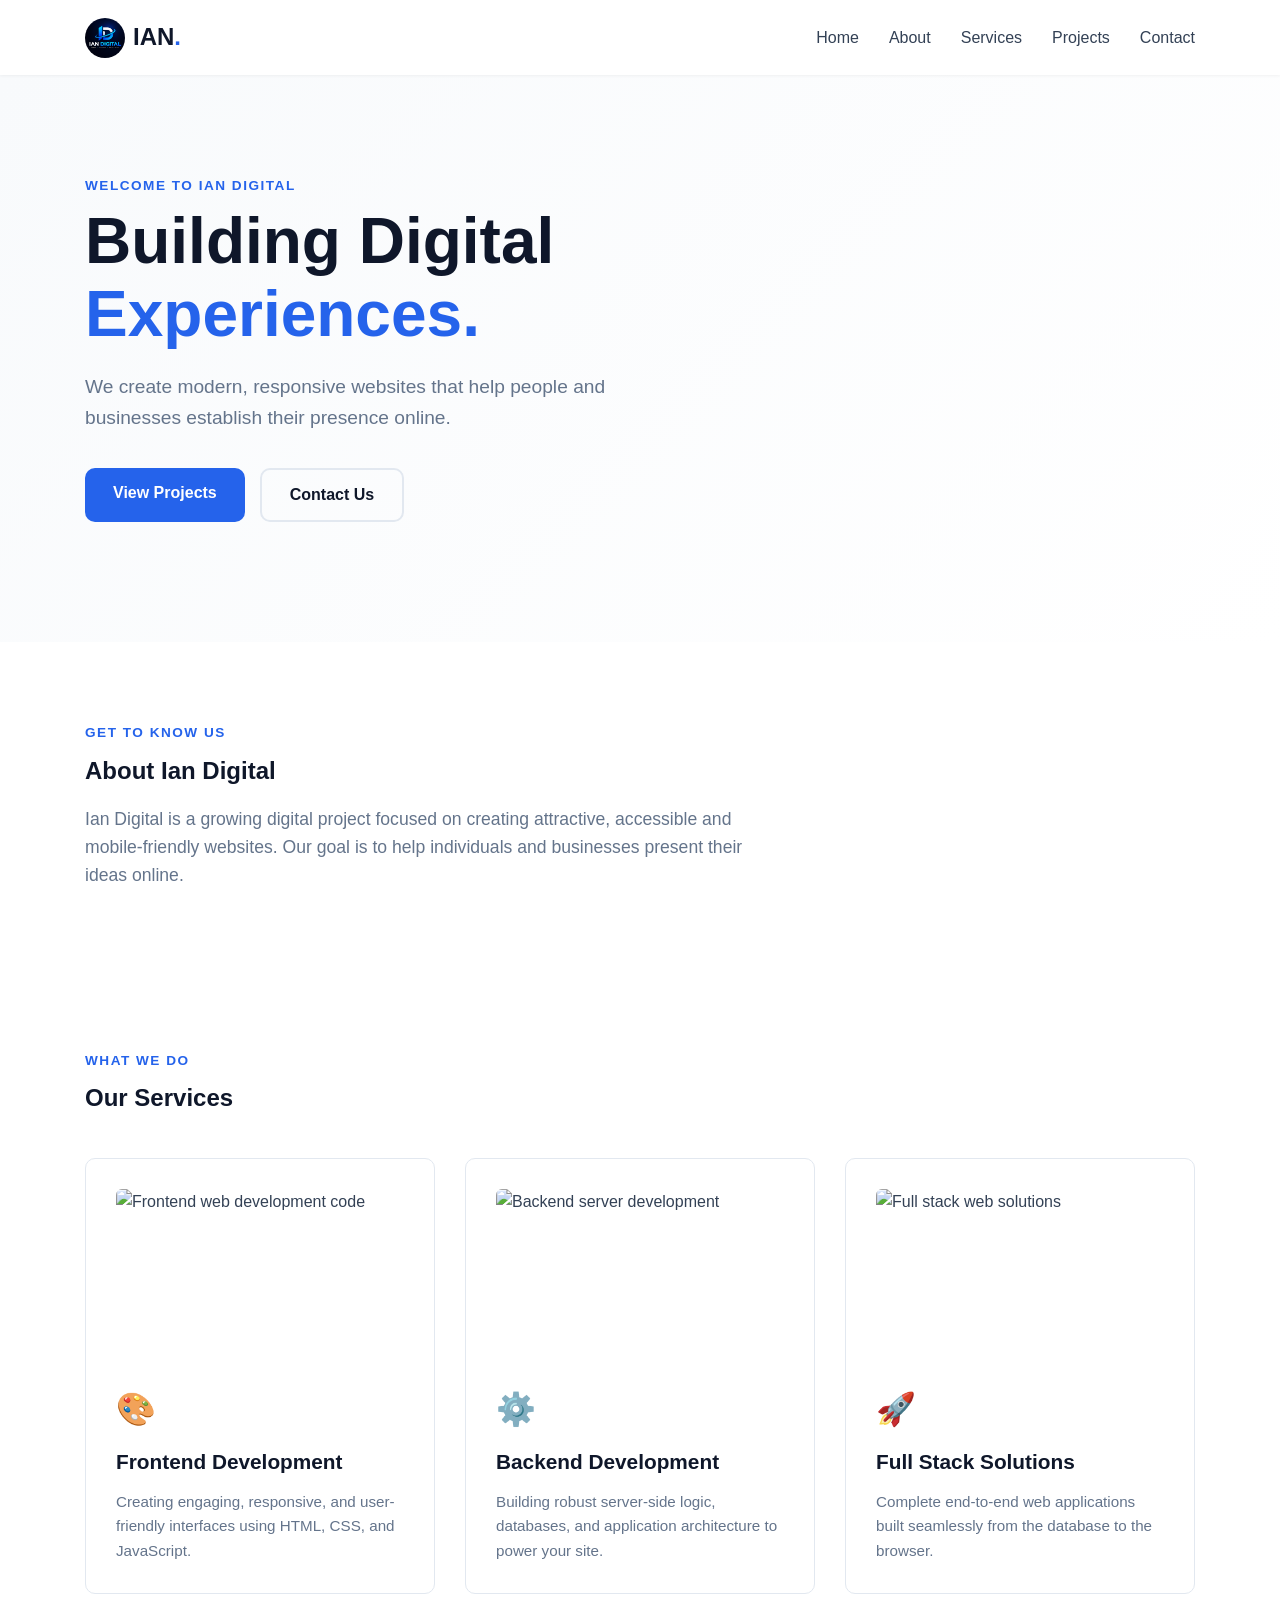
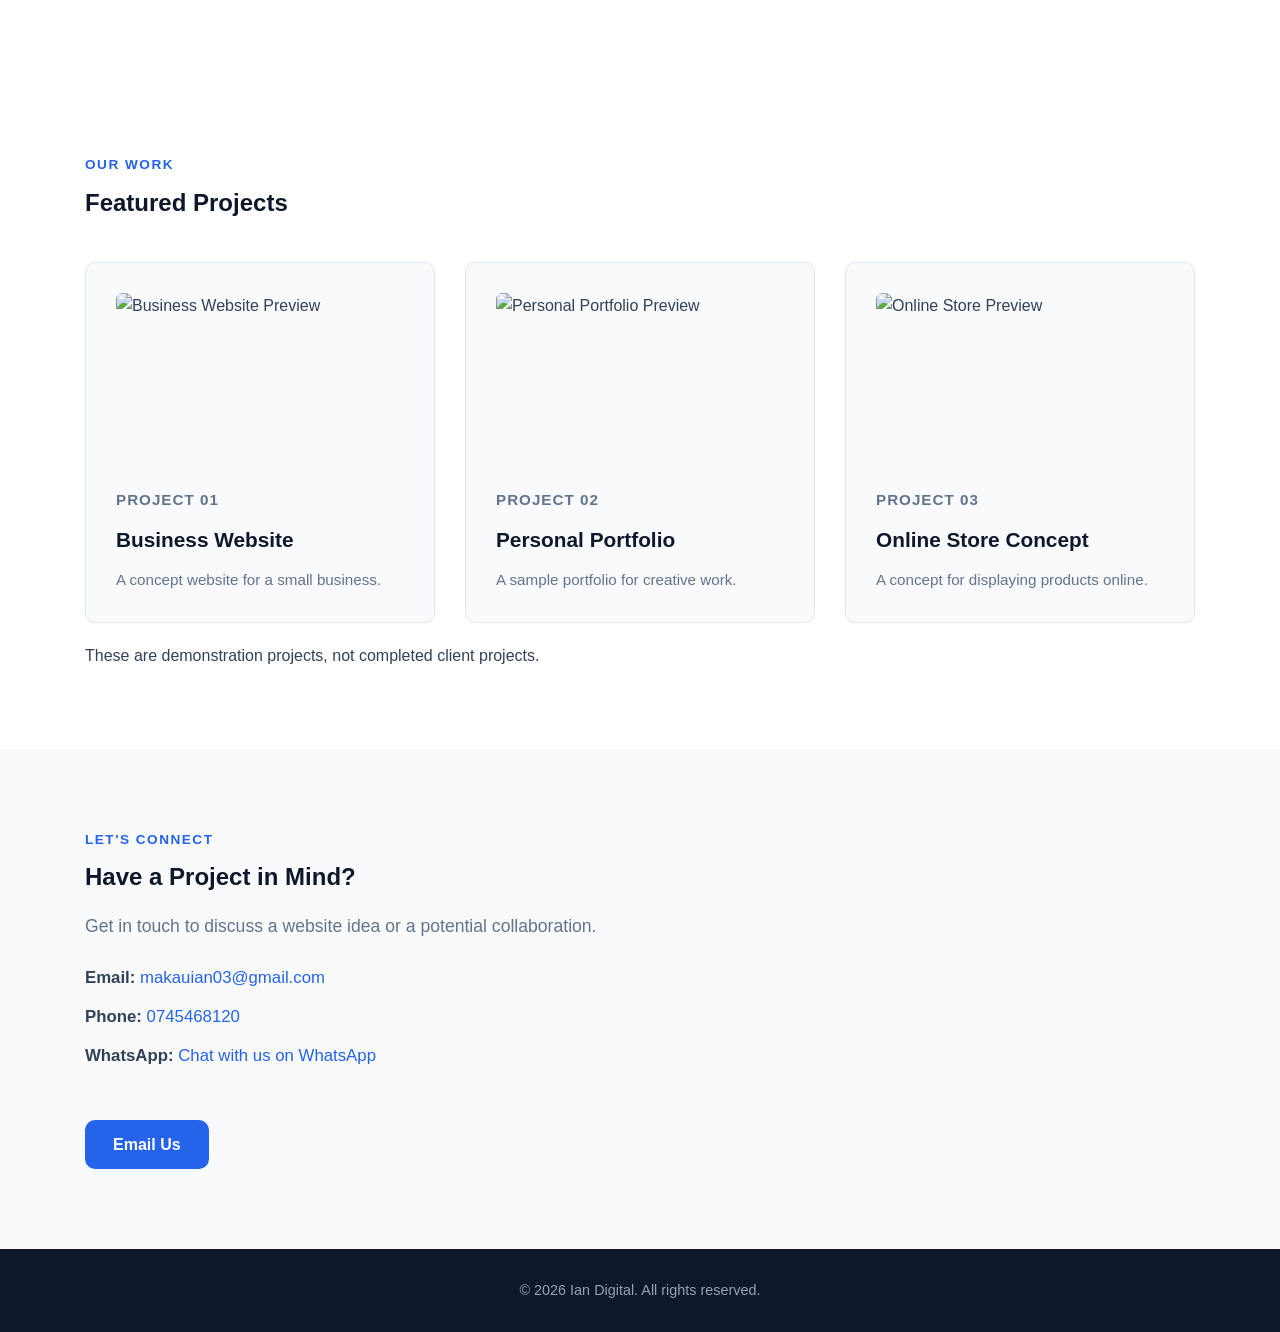
==== index.html @ ee752e4e "Update index.html" ====
<!DOCTYPE html>
<html lang="en">
<head>
    <meta charset="UTF-8">
    <meta name="viewport" content="width=device-width, initial-scale=1.0">
    <meta name="description" content="Ian Digital creates modern websites and digital experiences.">
    <title>Ian Digital | Creative Web Solutions</title>
    <link rel="stylesheet" href="style.css">
    <script src="script.js" defer></script>
</head>
<body>

    <!-- Header & Navigation -->
    <header class="header">
        <nav class="navbar container">
            <a href="#home" class="logo">
                <img src="ian-logo.png.jpeg" alt="Ian Digital Logo" class="site-logo" style="height: 40px; vertical-align: middle; margin-right: 8px;">
                IAN<span>.</span>
            </a>

            <button
                class="menu-toggle"
                id="menu-toggle"
                aria-label="Open navigation menu"
                aria-expanded="false"
                aria-controls="nav-links">
                ☰
            </button>

            <ul class="nav-links" id="nav-links">
                <li><a href="#home">Home</a></li>
                <li><a href="#about">About</a></li>
                <li><a href="#services">Services</a></li>
                <li><a href="#projects">Projects</a></li>
                <li><a href="#contact">Contact</a></li>
            </ul>
        </nav>
    </header>

    <main>
        <!-- Hero Section -->
        <section class="hero" id="home">
            <div class="container hero-content">
                <p class="tag">WELCOME TO IAN DIGITAL</p>

                <h1>
                    Building Digital
                    <span>Experiences.</span>
                </h1>

                <p class="hero-text">
                    We create modern, responsive websites
                    that help people and businesses establish
                    their presence online.
                </p>

                <div class="hero-buttons">
                    <a href="#projects" class="button primary">
                        View Projects
                    </a>

                    <a href="#contact" class="button secondary">
                        Contact Us
                    </a>
                </div>
            </div>
        </section>

        <!-- About Section -->
        <section class="section" id="about">
            <div class="container">
                <p class="tag">GET TO KNOW US</p>
                <h2>About Ian Digital</h2>

                <p class="section-text">
                    Ian Digital is a growing digital project
                    focused on creating attractive, accessible
                    and mobile-friendly websites.

                    Our goal is to help individuals and
                    businesses present their ideas online.
                </p>
            </div>
        </section>

    <!-- Services Section -->
        <section class="section services" id="services">
            <div class="container">
                <p class="tag">WHAT WE DO</p>
                <h2>Our Services</h2>

                <div class="card-grid">
                    <!-- Service 1: Frontend Development -->
                    <article class="card">
                        <img src="images/frontend.jpg"
                             alt="Frontend web development code"
                             class="service-image">
                        <div>
                            <div class="icon" style="font-size: 2rem; margin-bottom: 10px;">🎨</div>
                            <h3>Frontend Development</h3>
                            <p>
                                Creating engaging, responsive, and user-friendly 
                                interfaces using HTML, CSS, and JavaScript.
                            </p>
                        </div>
                    </article>

                    <!-- Service 2: Backend Development -->
                    <article class="card">
                        <img src="images/backend.jpg"
                             alt="Backend server development"
                             class="service-image">
                        <div>
                            <div class="icon" style="font-size: 2rem; margin-bottom: 10px;">⚙️</div>
                            <h3>Backend Development</h3>
                            <p>
                                Building robust server-side logic, databases, 
                                and application architecture to power your site.
                            </p>
                        </div>
                    </article>

                    <!-- Service 3: Full Stack Solutions -->
                    <article class="card">
                        <img src="images/full-stack.jpg"
                             alt="Full stack web solutions"
                             class="service-image">
                        <div>
                            <div class="icon" style="font-size: 2rem; margin-bottom: 10px;">🚀</div>
                            <h3>Full Stack Solutions</h3>
                            <p>
                                Complete end-to-end web applications built 
                                seamlessly from the database to the browser.
                            </p>
                        </div>
                    </article>
                </div>
            </div>
        </section>

        <!-- Projects Section -->
        <section class="section" id="projects">
            <div class="container">
                <p class="tag">OUR WORK</p>
                <h2>Featured Projects</h2>

                <div class="card-grid">
                    <!-- Project 1 -->
                    <article class="card project-card">
                        <img src="images/project-business.jpg" 
                             alt="Business Website Preview" 
                             class="service-image">
                        <div>
                            <p class="project-number">PROJECT 01</p>
                            <h3>Business Website</h3>
                            <p>A concept website for a small business.</p>
                        </div>
                    </article>

                    <!-- Project 2 -->
                    <article class="card project-card">
                        <img src="images/project-portfolio.jpg" 
                             alt="Personal Portfolio Preview" 
                             class="service-image">
                        <div>
                            <p class="project-number">PROJECT 02</p>
                            <h3>Personal Portfolio</h3>
                            <p>A sample portfolio for creative work.</p>
                        </div>
                    </article>

                    <!-- Project 3 -->
                    <article class="card project-card">
                        <img src="images/project-store.jpg" 
                             alt="Online Store Preview" 
                             class="service-image">
                        <div>
                            <p class="project-number">PROJECT 03</p>
                            <h3>Online Store Concept</h3>
                            <p>A concept for displaying products online.</p>
                        </div>
                    </article>
                </div>

                <p class="notice" style="margin-top: 20px;">
                    These are demonstration projects, not
                    completed client projects.
                </p>
            </div>
        </section>

        <!-- Contact Section -->
        <section class="section contact" id="contact">
            <div class="container">
                <p class="tag">LET'S CONNECT</p>
                <h2>Have a Project in Mind?</h2>

                <p class="section-text">
                    Get in touch to discuss a website idea
                    or a potential collaboration.
                </p>

                <div class="contact-details">
                    <p>
                        <strong>Email:</strong>
                        <a href="mailto:makauian03@gmail.com">
                            makauian03@gmail.com
                        </a>
                    </p>

                    <p>
                        <strong>Phone:</strong>
                        <a href="tel:0745468120">
                            0745468120
                        </a>
                    </p>

                    <p>
                        <strong>WhatsApp:</strong>
                        <a
                            href="https://wa.me/254745468120"
                            target="_blank"
                            rel="noopener noreferrer">
                            Chat with us on WhatsApp
                        </a>
                    </p>
                </div>

                <a
                    class="button primary"
                    href="mailto:makauian03@gmail.com"
                    style="margin-top: 20px;">
                    Email Us
                </a>
            </div>
        </section>

    </main>

    <!-- Footer -->
    <footer class="footer">
        <div class="container">
            <p>
                &copy; <span id="year"></span> Ian Digital.
                All rights reserved.
            </p>
        </div>
    </footer>

</body>
</html>
---- style.css ----
/* ==========================================
   1. CSS Reset & Base Variables
   ========================================== */
*, *::before, *::after {
    box-sizing: border-box;
    margin: 0;
    padding: 0;
}

:root {
    --primary-color: #0f172a;       /* Deep Slate / Dark Navy */
    --accent-color: #2563eb;        /* Vibrant Professional Blue */
    --accent-hover: #1d4ed8;        /* Darker Blue on Hover */
    --text-color: #334155;          /* Muted Dark Gray for readable text */
    --text-light: #64748b;          /* Lighter Gray for secondary info */
    --bg-light: #f8fafc;            /* Off-white / light background */
    --bg-white: #ffffff;
    --border-color: #e2e8f0;
    --radius: 10px;
    --transition: all 0.3s ease;
}

html {
    scroll-behavior: smooth;
    font-family: 'Segoe UI', Tahoma, Geneva, Verdana, sans-serif;
}

body {
    color: var(--text-color);
    background-color: var(--bg-white);
    line-height: 1.6;
}

.container {
    width: 100%;
    max-width: 1150px;
    margin: 0 auto;
    padding: 0 20px;
}

a {
    text-decoration: none;
    color: inherit;
    transition: var(--transition);
}

ul {
    list-style: none;
}

img {
    max-width: 100%;
    height: auto;
    display: block;
}

/* ==========================================
   2. Typography & Common Elements
   ========================================== */
h1, h2, h3 {
    color: var(--primary-color);
    font-weight: 700;
}

.tag {
    font-size: 0.85rem;
    font-weight: 700;
    letter-spacing: 1.5px;
    color: var(--accent-color);
    text-transform: uppercase;
    margin-bottom: 8px;
}

.section {
    padding: 80px 0;
}

.section-text {
    margin-top: 15px;
    font-size: 1.1rem;
    color: var(--text-light);
    max-width: 700px;
}

/* Buttons */
.button {
    display: inline-block;
    padding: 12px 28px;
    border-radius: var(--radius);
    font-weight: 600;
    font-size: 1rem;
    cursor: pointer;
    transition: var(--transition);
    text-align: center;
}

.button.primary {
    background-color: var(--accent-color);
    color: var(--bg-white);
}

.button.primary:hover {
    background-color: var(--accent-hover);
    transform: translateY(-2px);
}

.button.secondary {
    background-color: transparent;
    color: var(--primary-color);
    border: 2px solid var(--border-color);
}

.button.secondary:hover {
    border-color: var(--primary-color);
    transform: translateY(-2px);
}

/* ==========================================
   3. Header & Navigation Bar
   ========================================== */
.header {
    position: sticky;
    top: 0;
    left: 0;
    width: 100%;
    background-color: rgba(255, 255, 255, 0.95);
    backdrop-filter: blur(10px);
    box-shadow: 0 1px 3px rgba(0, 0, 0, 0.05);
    z-index: 1000;
}

.navbar {
    display: flex;
    justify-content: space-between;
    align-items: center;
    height: 75px;
}

.logo {
    display: flex;
    align-items: center;
    font-size: 1.5rem;
    font-weight: 800;
    color: var(--primary-color);
}

.logo span {
    color: var(--accent-color);
}

.site-logo {
    border-radius: 50%;
    object-fit: cover;
}

.nav-links {
    display: flex;
    gap: 30px;
    align-items: center;
}

.nav-links a {
    font-weight: 500;
    color: var(--text-color);
}

.nav-links a:hover {
    color: var(--accent-color);
}

.menu-toggle {
    display: none;
    background: none;
    border: none;
    font-size: 1.8rem;
    cursor: pointer;
    color: var(--primary-color);
}

/* ==========================================
   4. Hero Section
   ========================================== */
.hero {
    padding: 100px 0 120px;
    background: linear-gradient(135deg, var(--bg-light) 0%, #ffffff 100%);
    text-align: left;
}

.hero-content h1 {
    font-size.clamp: 2.5rem;
    font-size: clamp(2.5rem, 5vw, 4rem);
    line-height: 1.15;
    margin-bottom: 20px;
    max-width: 800px;
}

.hero-content h1 span {
    color: var(--accent-color);
}

.hero-text {
    font-size: 1.2rem;
    color: var(--text-light);
    max-width: 600px;
    margin-bottom: 35px;
}

.hero-buttons {
    display: flex;
    gap: 15px;
}

/* ==========================================
   5. Cards & Grids (Services & Projects)
   ========================================== */
.card-grid {
    display: grid;
    grid-template-columns: repeat(auto-fit, minmax(300px, 1fr));
    gap: 30px;
    margin-top: 40px;
}

.card {
    background-color: var(--bg-white);
    border: 1px solid var(--border-color);
    border-radius: var(--radius);
    padding: 30px;
    transition: var(--transition);
    display: flex;
    flex-direction: column;
    justify-content: space-between;
}

.card:hover {
    transform: translateY(-5px);
    box-shadow: 0 10px 25px -5px rgba(0, 0, 0, 0.08);
    border-color: transparent;
}

.card .icon {
    font-size: 2.5rem;
    margin-bottom: 20px;
}

.card h3 {
    font-size: 1.3rem;
    margin-bottom: 12px;
}

.card p {
    color: var(--text-light);
    font-size: 0.95rem;
}

.service-image {
    width: 100%;
    height: 180px;
    object-fit: cover;
    border-radius: 6px;
    margin-bottom: 15px;
    display: block;
    flex-shrink: 0;
}

/* Project Specific Cards */
.project-card {
    background-color: var(--bg-light);
    border: 1px solid var(--border-color);
}

.project-number {
    font-size: 0.8rem;
    font-weight: 700;
    color: var(--accent-color);
    margin-bottom: 10px;
    letter-spacing: 1px;
}

/* ==========================================
   6. Contact Section & Footer
   ========================================== */
.contact {
    background-color: var(--bg-light);
    text-align: left;
}

.contact-details {
    display: flex;
    flex-direction: column;
    gap: 12px;
    margin: 25px 0 30px 0;
    font-size: 1.05rem;
}

.contact-details a {
    color: var(--accent-color);
    font-weight: 500;
}

.contact-details a:hover {
    text-decoration: underline;
}

.footer {
    background-color: var(--primary-color);
    color: #94a3b8;
    text-align: center;
    padding: 30px 0;
    font-size: 0.9rem;
}

/* ==========================================
   7. Responsive Design (Mobile Devices)
   ========================================== */
@keyframes fadeIn {
    from { opacity: 0; transform: translateY(-10px); }
    to { opacity: 1; transform: translateY(0); }
}

@media (max-width: 768px) {
    .menu-toggle {
        display: block;
    }

    .nav-links {
        display: none;
        flex-direction: column;
        position: absolute;
        top: 75px;
        left: 0;
        width: 100%;
        background-color: var(--bg-white);
        box-shadow: 0 10px 15px rgba(0, 0, 0, 0.05);
        padding: 25px 20px;
        gap: 20px;
        text-align: center;
        border-bottom: 1px solid var(--border-color);
        animation: fadeIn 0.25s ease forwards;
    }

    .nav-links.active {
        display: flex;
    }

    .hero-buttons {
        flex-direction: column;
    }
}
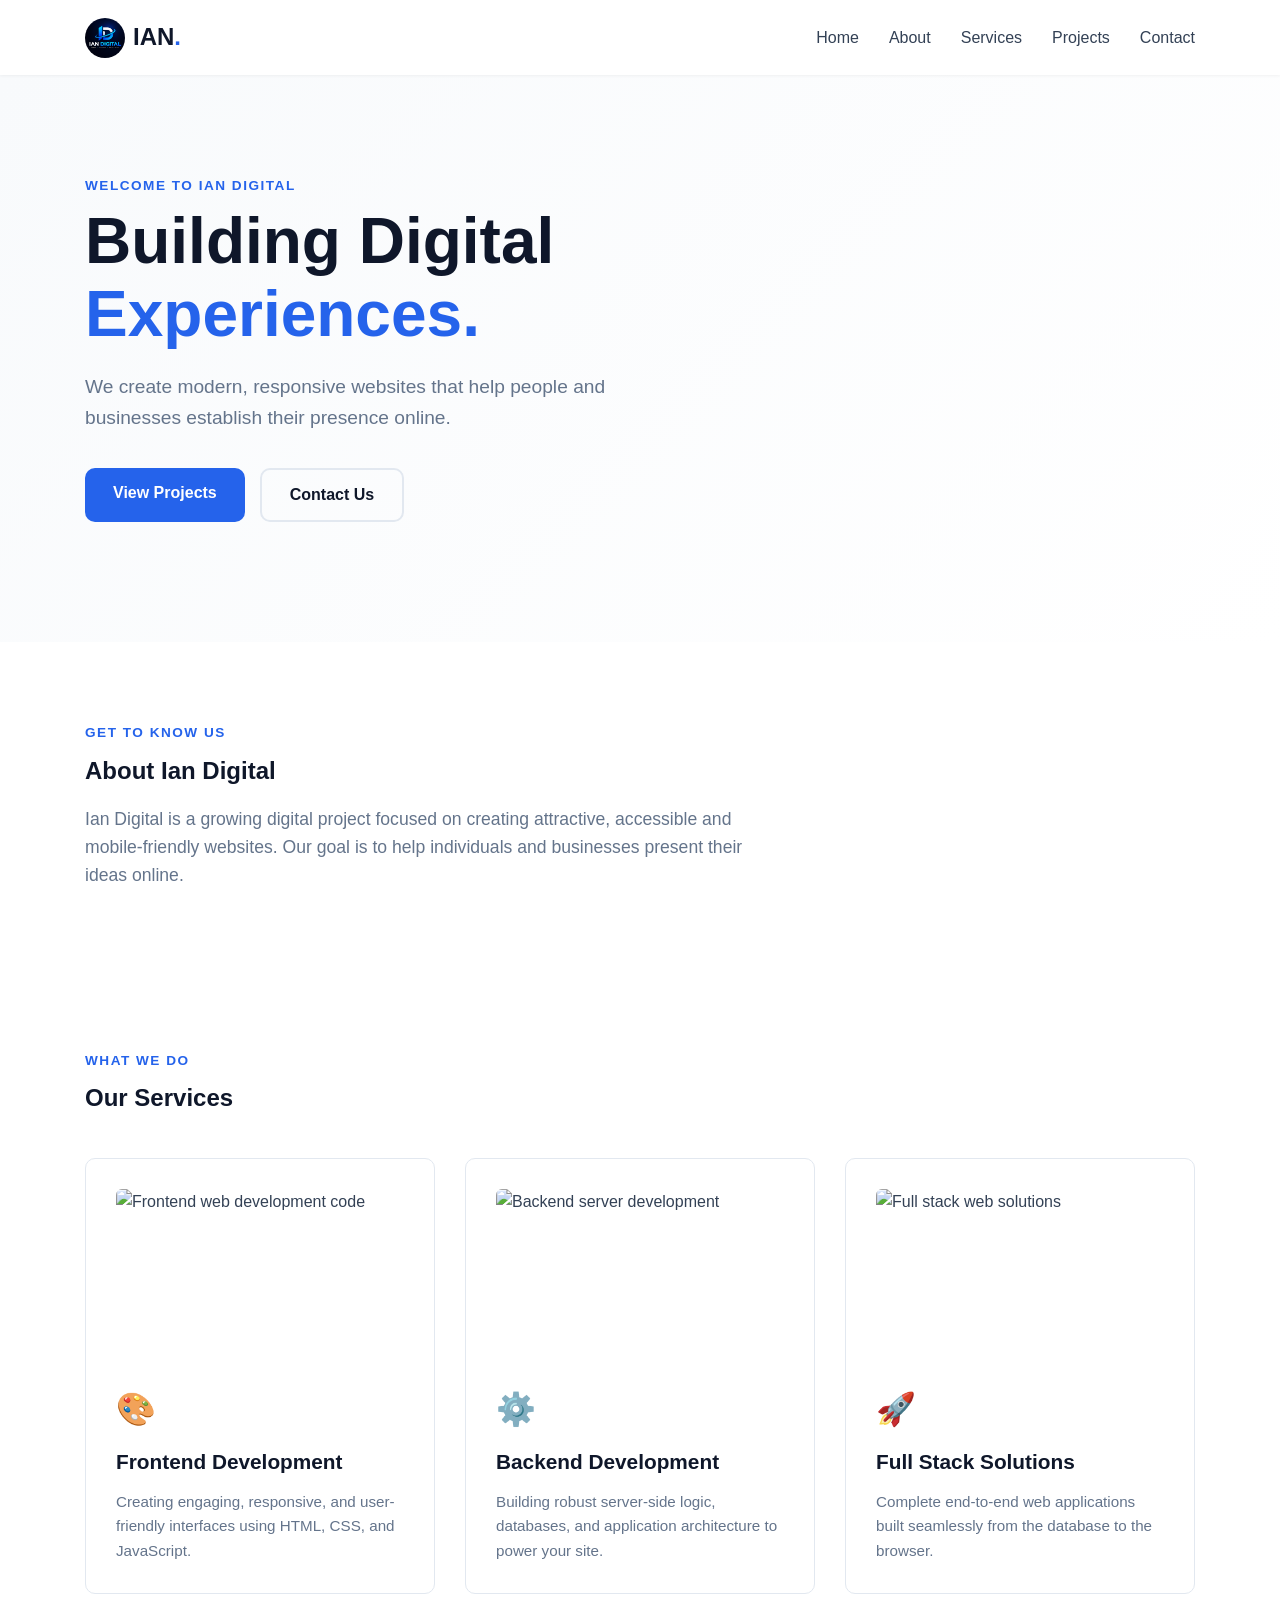
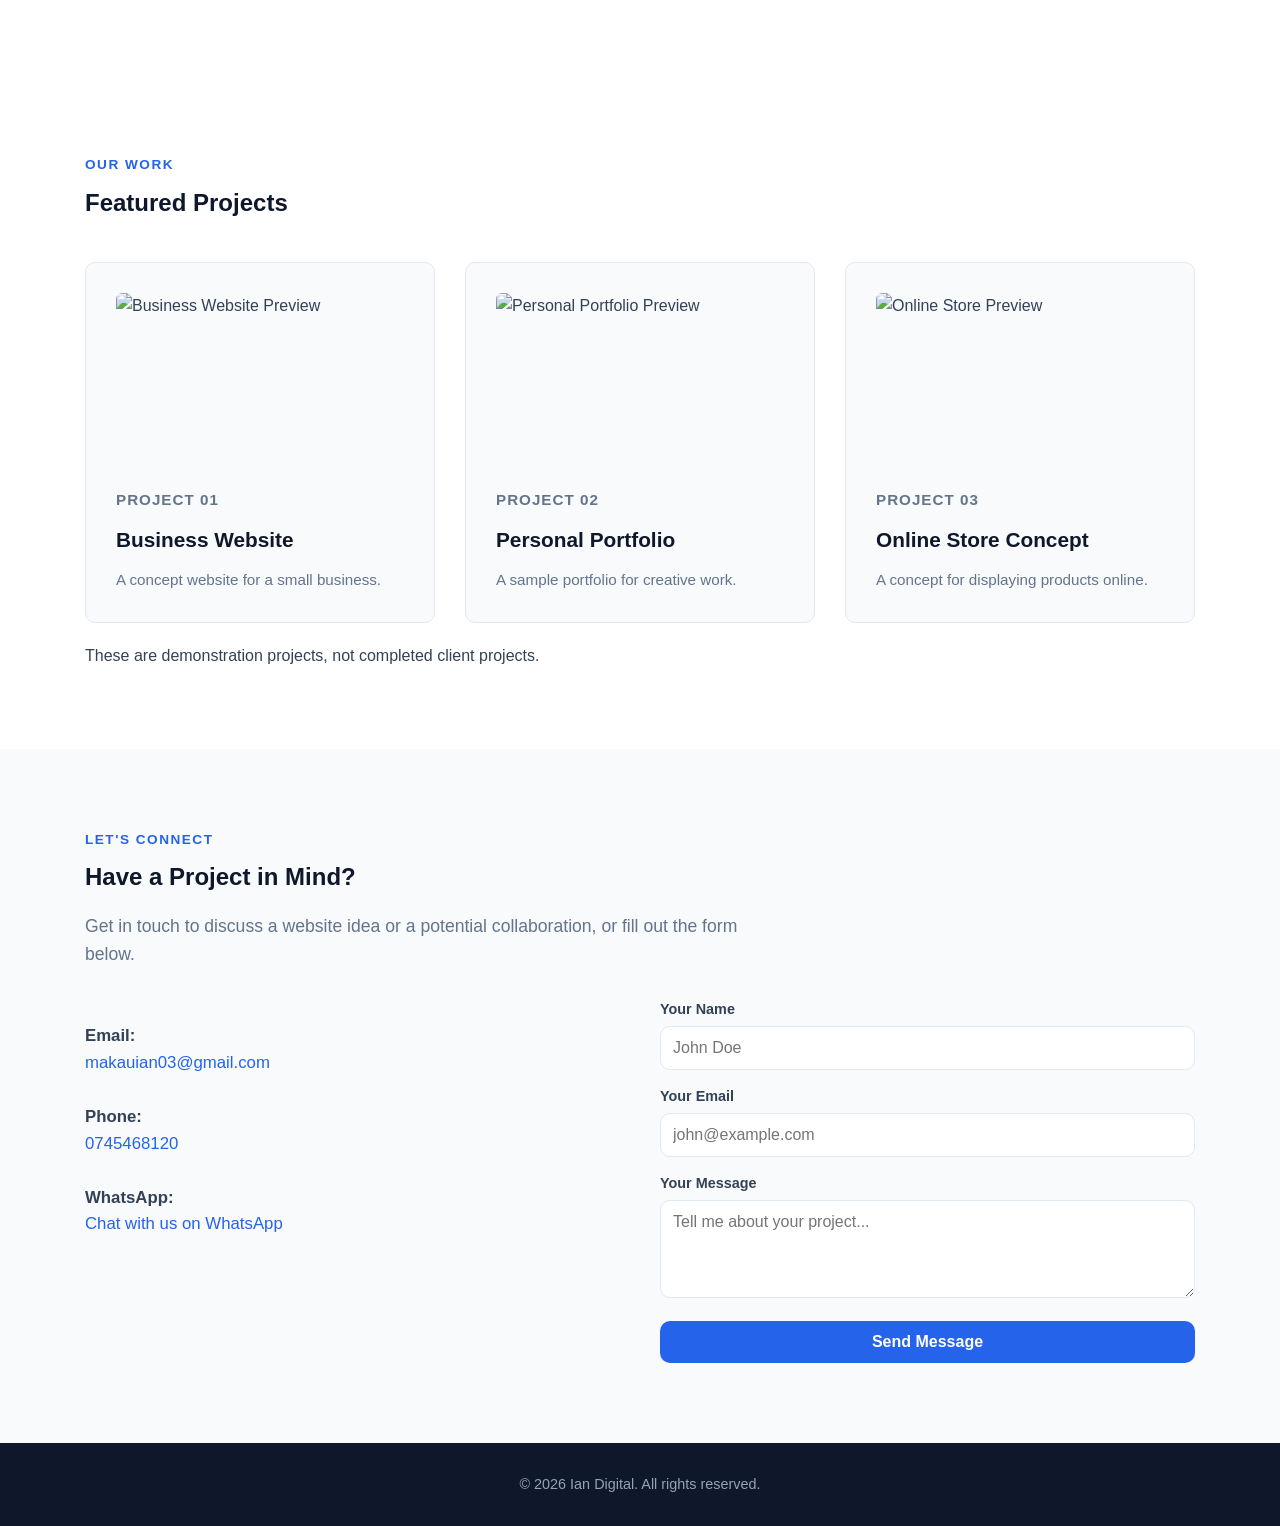
==== commit 65888534: "Update index.html" ====
--- a/index.html
+++ b/index.html
@@ -83,7 +83,7 @@
             </div>
         </section>
 
-    <!-- Services Section -->
+        <!-- Services Section -->
         <section class="section services" id="services">
             <div class="container">
                 <p class="tag">WHAT WE DO</p>
@@ -189,7 +189,7 @@
             </div>
         </section>
 
-        <!-- Contact Section -->
+       <!-- Contact Section -->
         <section class="section contact" id="contact">
             <div class="container">
                 <p class="tag">LET'S CONNECT</p>
@@ -197,44 +197,63 @@
 
                 <p class="section-text">
                     Get in touch to discuss a website idea
-                    or a potential collaboration.
-                </p>
-
-                <div class="contact-details">
-                    <p>
-                        <strong>Email:</strong>
-                        <a href="mailto:makauian03@gmail.com">
-                            makauian03@gmail.com
-                        </a>
-                    </p>
-
-                    <p>
-                        <strong>Phone:</strong>
-                        <a href="tel:0745468120">
-                            0745468120
-                        </a>
-                    </p>
-
-                    <p>
-                        <strong>WhatsApp:</strong>
-                        <a
-                            href="https://wa.me/254745468120"
-                            target="_blank"
-                            rel="noopener noreferrer">
-                            Chat with us on WhatsApp
-                        </a>
-                    </p>
-                </div>
-
-                <a
-                    class="button primary"
-                    href="mailto:makauian03@gmail.com"
-                    style="margin-top: 20px;">
-                    Email Us
-                </a>
-            </div>
-        </section>
-
+                    or a potential collaboration, or fill out the form below.
+                </p>
+
+                <div class="contact-grid" style="display: grid; grid-template-columns: repeat(auto-fit, minmax(280px, 1fr)); gap: 40px; margin-top: 30px;">
+                    
+                    <!-- Left: Contact Details -->
+                    <div class="contact-details">
+                        <p>
+                            <strong>Email:</strong><br>
+                            <a href="mailto:makauian03@gmail.com">
+                                makauian03@gmail.com
+                            </a>
+                        </p>
+
+                        <p style="margin-top: 15px;">
+                            <strong>Phone:</strong><br>
+                            <a href="tel:0745468120">
+                                0745468120
+                            </a>
+                        </p>
+
+                        <p style="margin-top: 15px;">
+                            <strong>WhatsApp:</strong><br>
+                            <a
+                                href="https://wa.me/254745468120"
+                                target="_blank"
+                                rel="noopener noreferrer">
+                                Chat with us on WhatsApp
+                            </a>
+                        </p>
+                    </div>
+
+                    <!-- Right: Contact Form -->
+                    <form action="https://formspree.io/f/YOUR_FORMSPREE_ID" method="POST" class="contact-form" style="display: flex; flex-direction: column; gap: 15px;">
+                        <div>
+                            <label for="name" style="display: block; font-size: 0.9rem; font-weight: 600; margin-bottom: 5px;">Your Name</label>
+                            <input type="text" id="name" name="name" required placeholder="John Doe" style="width: 100%; padding: 12px; border: 1px solid var(--border-color); border-radius: var(--radius); font-family: inherit; font-size: 1rem;">
+                        </div>
+
+                        <div>
+                            <label for="email" style="display: block; font-size: 0.9rem; font-weight: 600; margin-bottom: 5px;">Your Email</label>
+                            <input type="email" id="email" name="email" required placeholder="john@example.com" style="width: 100%; padding: 12px; border: 1px solid var(--border-color); border-radius: var(--radius); font-family: inherit; font-size: 1rem;">
+                        </div>
+
+                        <div>
+                            <label for="message" style="display: block; font-size: 0.9rem; font-weight: 600; margin-bottom: 5px;">Your Message</label>
+                            <textarea id="message" name="message" rows="4" required placeholder="Tell me about your project..." style="width: 100%; padding: 12px; border: 1px solid var(--border-color); border-radius: var(--radius); font-family: inherit; font-size: 1rem; resize: vertical;"></textarea>
+                        </div>
+
+                        <button type="submit" class="button primary" style="border: none; width: 100%;">
+                            Send Message
+                        </button>
+                    </form>
+
+                </div>
+            </div>
+        </section>
     </main>
 
     <!-- Footer -->
@@ -248,9 +267,7 @@
     </footer>
 
 </body>
-</html>
-
-              
+</html>   
   
 
 
--- a/style.css
+++ b/style.css
@@ -347,4 +347,3 @@
     }
 }
 
-
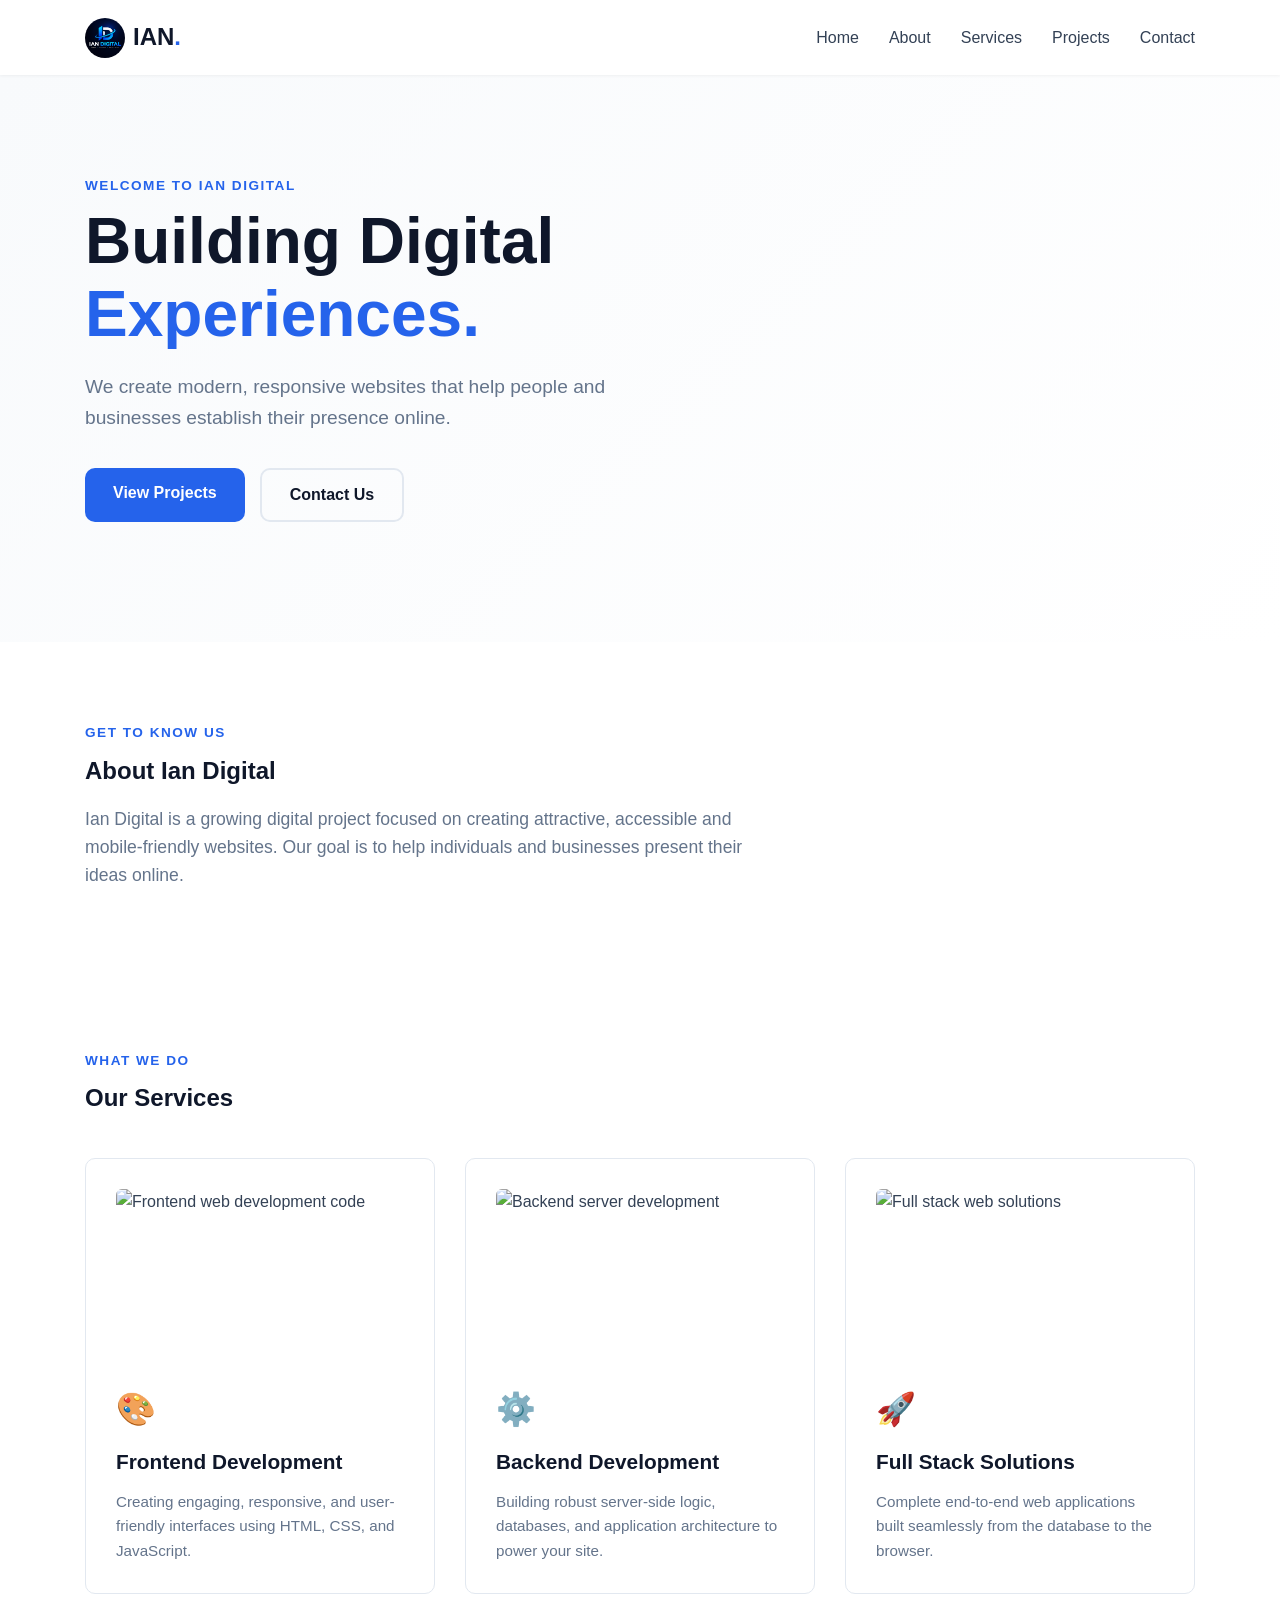
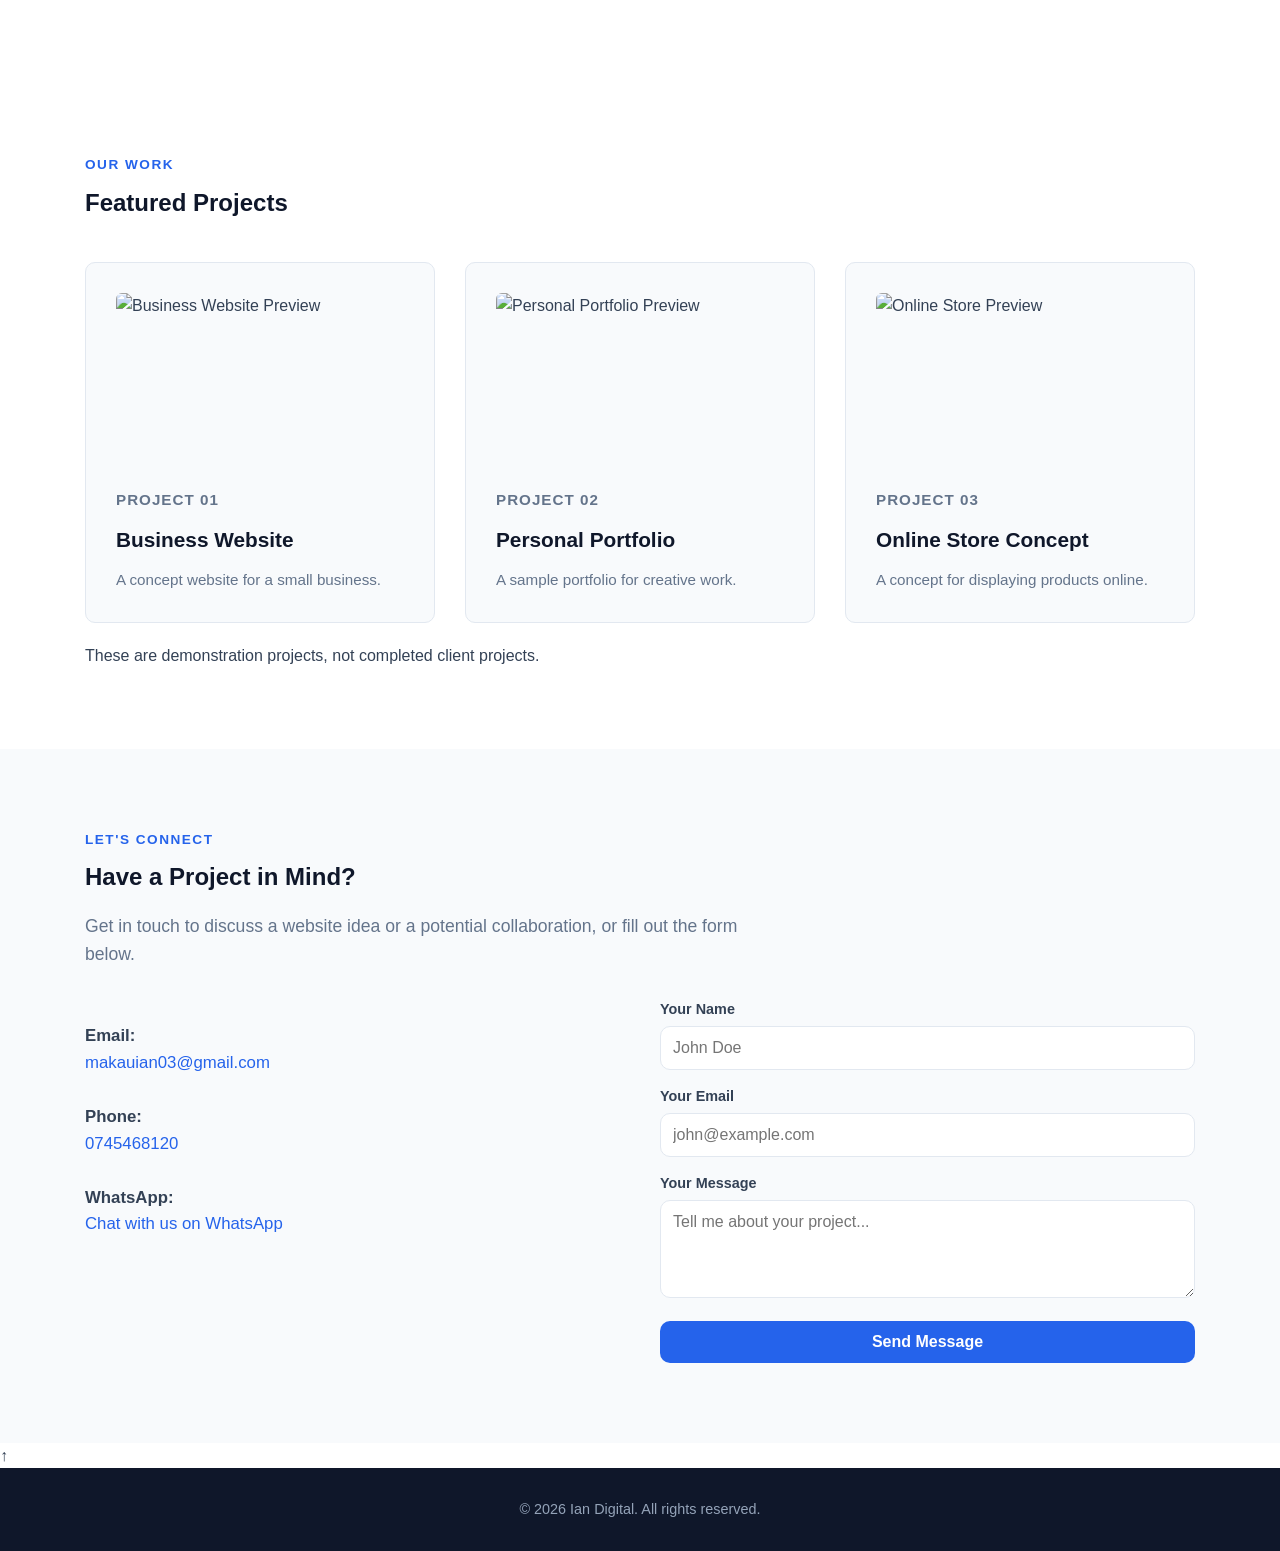
==== commit 41942350: "Update index.html" ====
--- a/index.html
+++ b/index.html
@@ -255,6 +255,10 @@
             </div>
         </section>
     </main>
+    <!-- Back to Top Button -->
+    <a href="#home" class="back-to-top" aria-label="Back to top">
+        ↑
+    </a>
 
     <!-- Footer -->
     <footer class="footer">
--- a/style.css
+++ b/style.css
@@ -347,3 +347,14 @@
     }
 }
 
+/* ==========================================
+   8. Contact Form Enhancements
+   ========================================== */
+.contact-form input:focus,
+.contact-form textarea:focus {
+    outline: none;
+    border-color: var(--accent-color);
+    box-shadow: 0 0 0 3px rgba(37, 99, 235, 0.1);
+}
+
+   
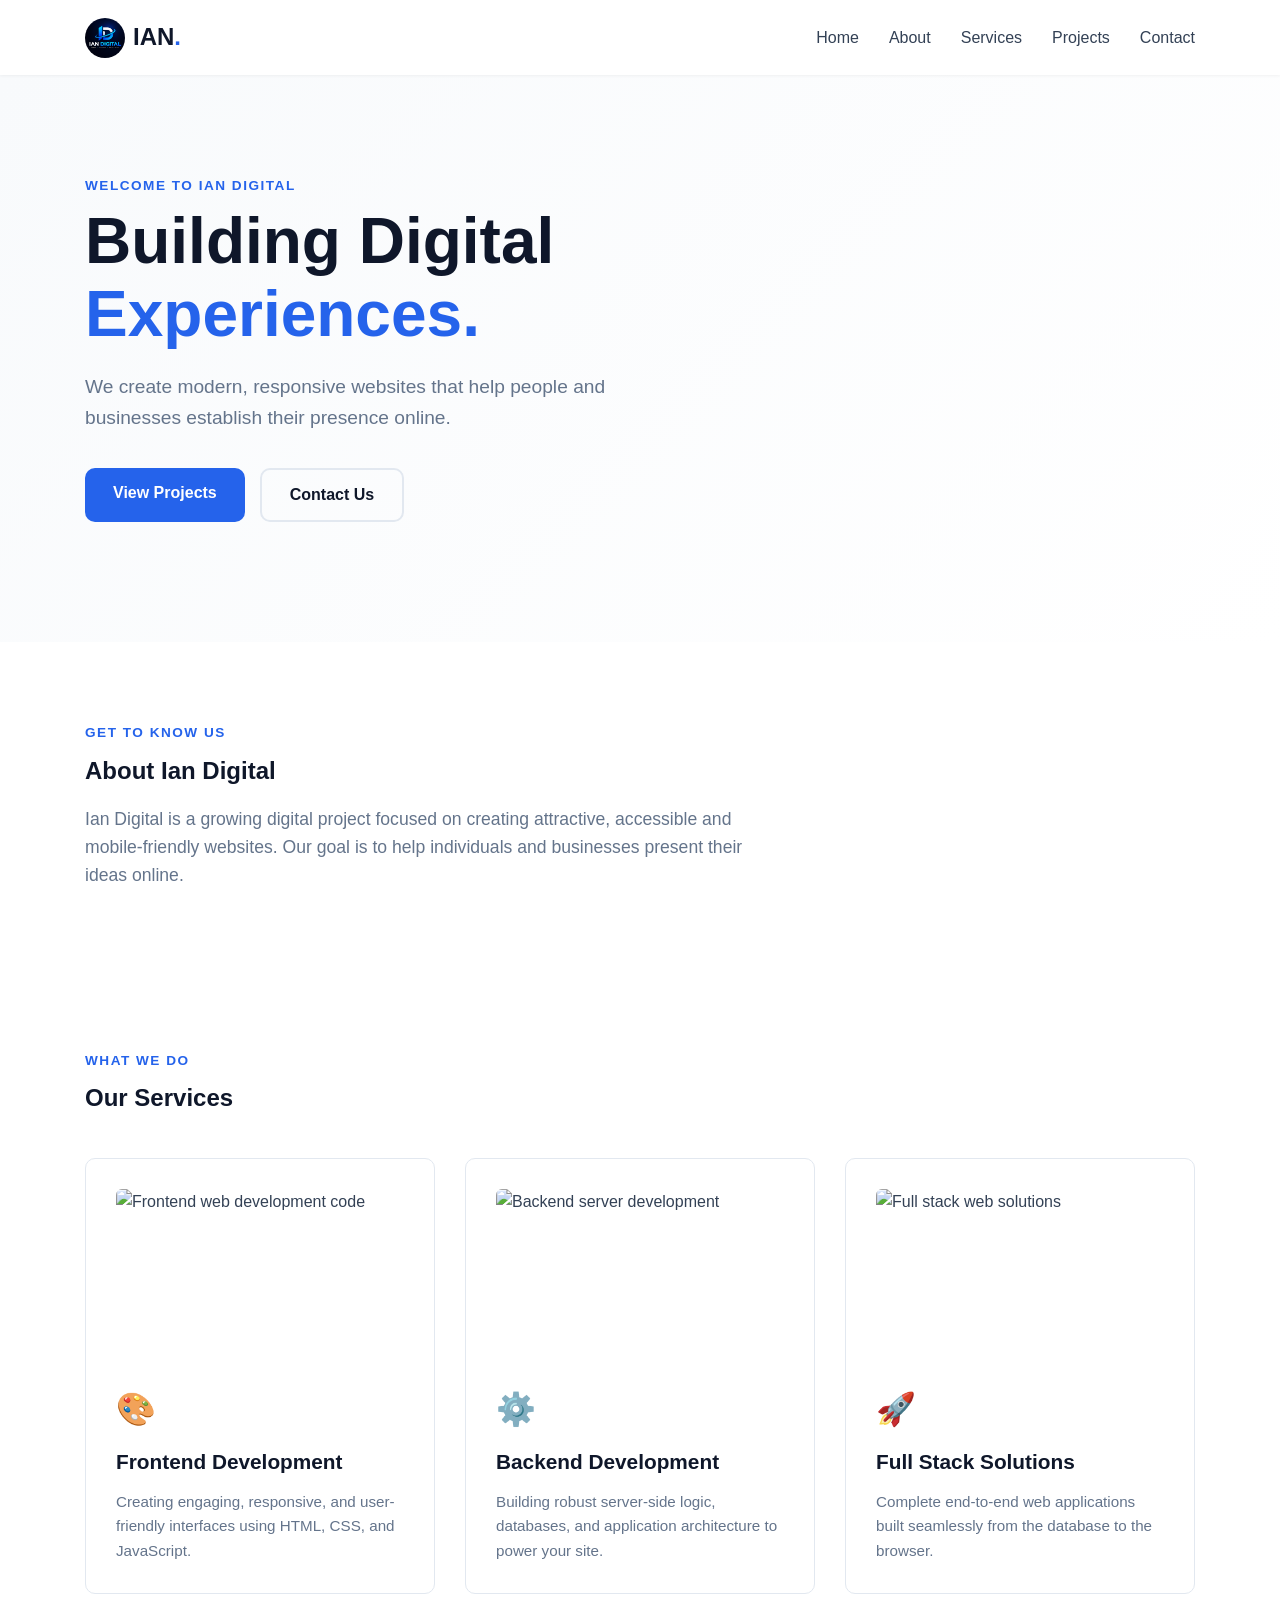
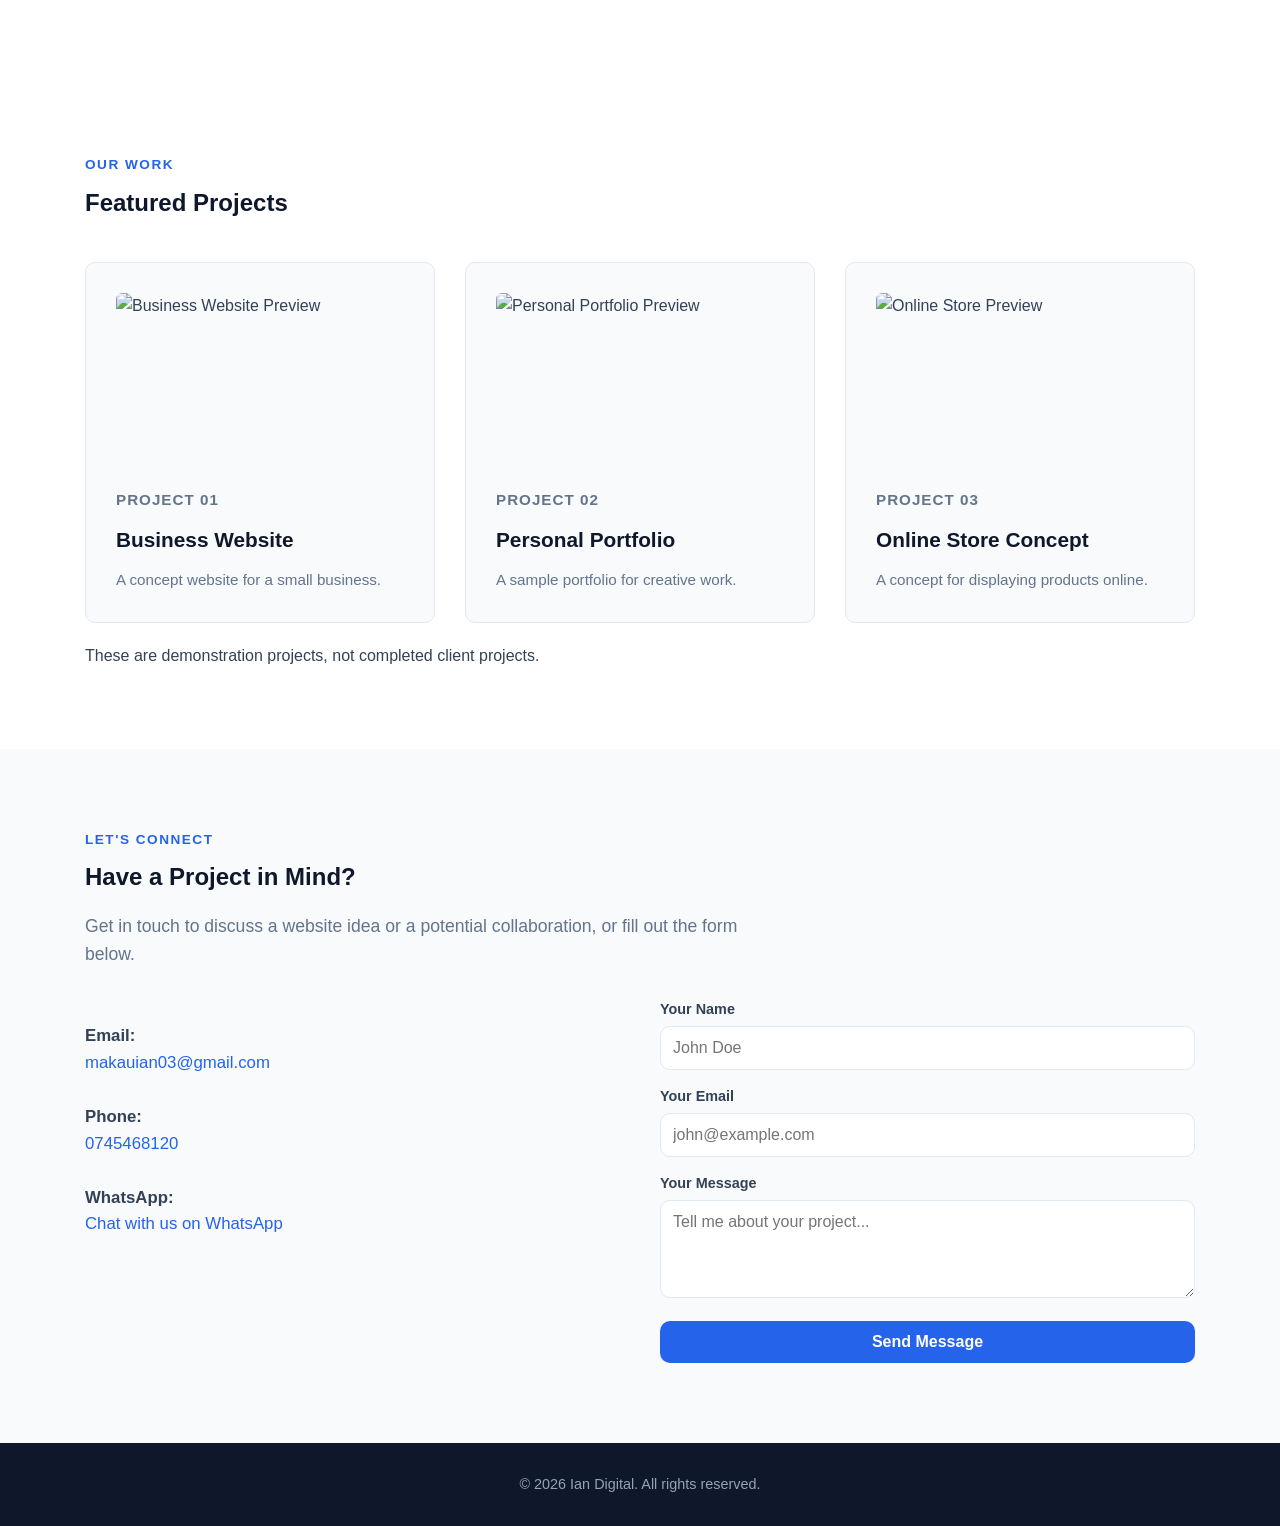
==== commit 534ce92d: "Update index.html" ====
--- a/index.html
+++ b/index.html
@@ -189,7 +189,7 @@
             </div>
         </section>
 
-       <!-- Contact Section -->
+        <!-- Contact Section -->
         <section class="section contact" id="contact">
             <div class="container">
                 <p class="tag">LET'S CONNECT</p>
@@ -255,6 +255,7 @@
             </div>
         </section>
     </main>
+
     <!-- Back to Top Button -->
     <a href="#home" class="back-to-top" aria-label="Back to top">
         ↑
@@ -271,9 +272,7 @@
     </footer>
 
 </body>
-</html>   
-  
-
+</html>
 
     
          
--- a/style.css
+++ b/style.css
@@ -356,5 +356,37 @@
     border-color: var(--accent-color);
     box-shadow: 0 0 0 3px rgba(37, 99, 235, 0.1);
 }
+/* ==========================================
+   9. Back to Top Button
+   ========================================== */
+.back-to-top {
+    position: fixed;
+    bottom: 30px;
+    right: 30px;
+    background-color: var(--accent-color);
+    color: var(--bg-white);
+    width: 45px;
+    height: 45px;
+    border-radius: 50%;
+    display: flex;
+    align-items: center;
+    justify-content: center;
+    font-size: 1.2rem;
+    box-shadow: 0 4px 12px rgba(0, 0, 0, 0.15);
+    z-index: 999;
+    opacity: 0;
+    visibility: hidden;
+    transition: all 0.3s ease;
+}
+
+.back-to-top.show {
+    opacity: 1;
+    visibility: visible;
+}
+
+.back-to-top:hover {
+    background-color: var(--accent-hover);
+    transform: translateY(-3px);
+}
 
    
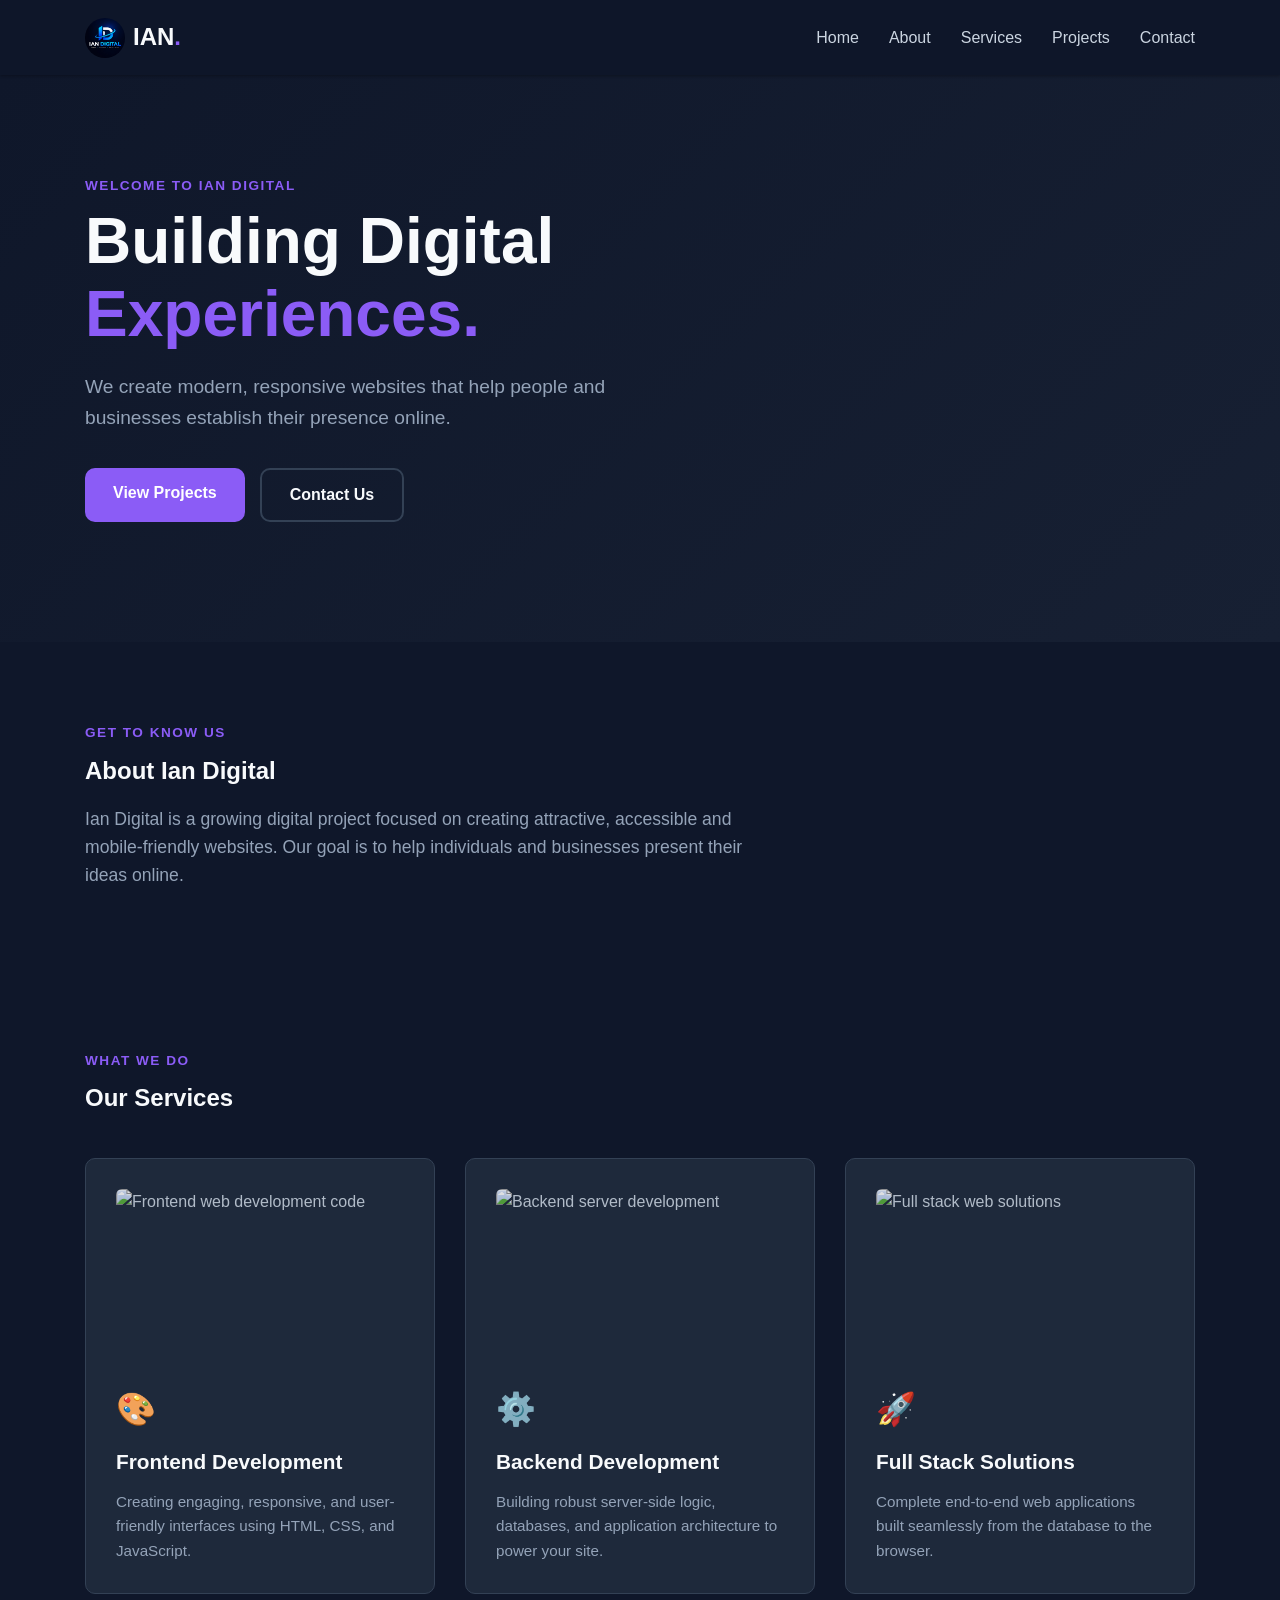
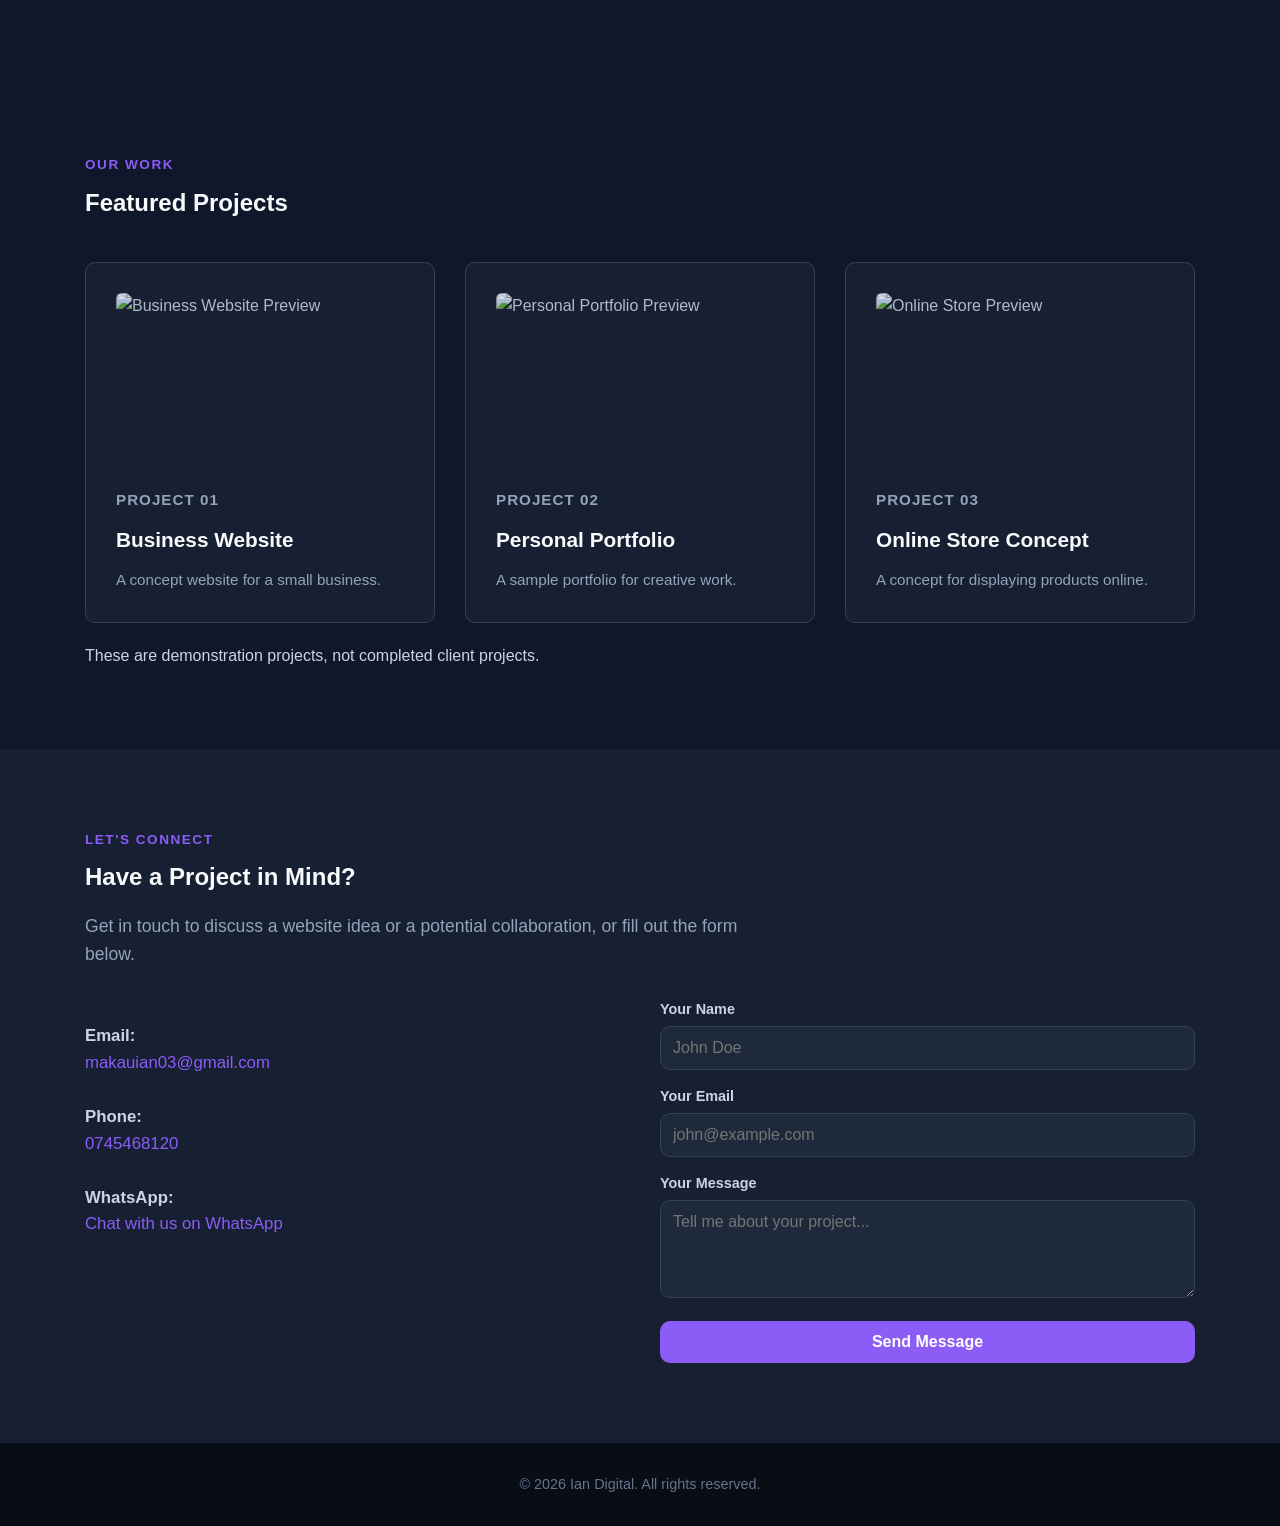
==== commit 3d3ad0f9: "Update index.html" ====
--- a/index.html
+++ b/index.html
@@ -5,6 +5,8 @@
     <meta name="viewport" content="width=device-width, initial-scale=1.0">
     <meta name="description" content="Ian Digital creates modern websites and digital experiences.">
     <title>Ian Digital | Creative Web Solutions</title>
+    <!-- Favicon -->
+    <link rel="icon" type="image/jpeg" href="ian-logo.png.jpeg">
     <link rel="stylesheet" href="style.css">
     <script src="script.js" defer></script>
 </head>
@@ -273,7 +275,6 @@
 
 </body>
 </html>
-
     
          
                       
--- a/style.css
+++ b/style.css
@@ -8,14 +8,14 @@
 }
 
 :root {
-    --primary-color: #0f172a;       /* Deep Slate / Dark Navy */
-    --accent-color: #2563eb;        /* Vibrant Professional Blue */
-    --accent-hover: #1d4ed8;        /* Darker Blue on Hover */
-    --text-color: #334155;          /* Muted Dark Gray for readable text */
-    --text-light: #64748b;          /* Lighter Gray for secondary info */
-    --bg-light: #f8fafc;            /* Off-white / light background */
-    --bg-white: #ffffff;
-    --border-color: #e2e8f0;
+    --primary-color: #f8fafc;       /* Light text for dark mode */
+    --accent-color: #8b5cf6;        /* Vibrant Purple Accent */
+    --accent-hover: #7c3aed;        /* Deeper Purple on Hover */
+    --text-color: #cbd5e1;          /* Muted Light Gray for body text */
+    --text-light: #94a3b8;          /* Lighter Gray for secondary info */
+    --bg-dark: #0f172a;           /* Deep Dark Blue (Main Background) */
+    --bg-card: #1e293b;           /* Slightly lighter dark blue for cards/sections */
+    --border-color: #334155;        /* Subtle dark-mode border */
     --radius: 10px;
     --transition: all 0.3s ease;
 }
@@ -27,7 +27,7 @@
 
 body {
     color: var(--text-color);
-    background-color: var(--bg-white);
+    background-color: var(--bg-dark);
     line-height: 1.6;
 }
 
@@ -96,7 +96,7 @@
 
 .button.primary {
     background-color: var(--accent-color);
-    color: var(--bg-white);
+    color: #ffffff;
 }
 
 .button.primary:hover {
@@ -111,7 +111,8 @@
 }
 
 .button.secondary:hover {
-    border-color: var(--primary-color);
+    border-color: var(--accent-color);
+    color: var(--accent-color);
     transform: translateY(-2px);
 }
 
@@ -123,9 +124,9 @@
     top: 0;
     left: 0;
     width: 100%;
-    background-color: rgba(255, 255, 255, 0.95);
+    background-color: rgba(15, 23, 42, 0.9); /* Dark blue glass effect */
     backdrop-filter: blur(10px);
-    box-shadow: 0 1px 3px rgba(0, 0, 0, 0.05);
+    box-shadow: 0 1px 3px rgba(0, 0, 0, 0.3);
     z-index: 1000;
 }
 
@@ -182,12 +183,11 @@
    ========================================== */
 .hero {
     padding: 100px 0 120px;
-    background: linear-gradient(135deg, var(--bg-light) 0%, #ffffff 100%);
+    background: linear-gradient(135deg, var(--bg-dark) 0%, #172033 100%);
     text-align: left;
 }
 
 .hero-content h1 {
-    font-size.clamp: 2.5rem;
     font-size: clamp(2.5rem, 5vw, 4rem);
     line-height: 1.15;
     margin-bottom: 20px;
@@ -221,7 +221,7 @@
 }
 
 .card {
-    background-color: var(--bg-white);
+    background-color: var(--bg-card);
     border: 1px solid var(--border-color);
     border-radius: var(--radius);
     padding: 30px;
@@ -233,8 +233,8 @@
 
 .card:hover {
     transform: translateY(-5px);
-    box-shadow: 0 10px 25px -5px rgba(0, 0, 0, 0.08);
-    border-color: transparent;
+    box-shadow: 0 10px 25px -5px rgba(139, 92, 246, 0.15);
+    border-color: var(--accent-color);
 }
 
 .card .icon {
@@ -260,11 +260,12 @@
     margin-bottom: 15px;
     display: block;
     flex-shrink: 0;
+    opacity: 0.85;
 }
 
 /* Project Specific Cards */
 .project-card {
-    background-color: var(--bg-light);
+    background-color: #172033;
     border: 1px solid var(--border-color);
 }
 
@@ -280,7 +281,7 @@
    6. Contact Section & Footer
    ========================================== */
 .contact {
-    background-color: var(--bg-light);
+    background-color: #172033;
     text-align: left;
 }
 
@@ -301,9 +302,16 @@
     text-decoration: underline;
 }
 
+/* Input background tweaks for dark mode */
+.contact-form input,
+.contact-form textarea {
+    background-color: var(--bg-card) !important;
+    color: var(--primary-color) !important;
+}
+
 .footer {
-    background-color: var(--primary-color);
-    color: #94a3b8;
+    background-color: #090d16;
+    color: #64748b;
     text-align: center;
     padding: 30px 0;
     font-size: 0.9rem;
@@ -329,8 +337,8 @@
         top: 75px;
         left: 0;
         width: 100%;
-        background-color: var(--bg-white);
-        box-shadow: 0 10px 15px rgba(0, 0, 0, 0.05);
+        background-color: var(--bg-card);
+        box-shadow: 0 10px 15px rgba(0, 0, 0, 0.3);
         padding: 25px 20px;
         gap: 20px;
         text-align: center;
@@ -354,8 +362,9 @@
 .contact-form textarea:focus {
     outline: none;
     border-color: var(--accent-color);
-    box-shadow: 0 0 0 3px rgba(37, 99, 235, 0.1);
-}
+    box-shadow: 0 0 0 3px rgba(139, 92, 246, 0.2);
+}
+
 /* ==========================================
    9. Back to Top Button
    ========================================== */
@@ -364,7 +373,7 @@
     bottom: 30px;
     right: 30px;
     background-color: var(--accent-color);
-    color: var(--bg-white);
+    color: #ffffff;
     width: 45px;
     height: 45px;
     border-radius: 50%;
@@ -372,7 +381,7 @@
     align-items: center;
     justify-content: center;
     font-size: 1.2rem;
-    box-shadow: 0 4px 12px rgba(0, 0, 0, 0.15);
+    box-shadow: 0 4px 12px rgba(0, 0, 0, 0.3);
     z-index: 999;
     opacity: 0;
     visibility: hidden;
@@ -388,5 +397,4 @@
     background-color: var(--accent-hover);
     transform: translateY(-3px);
 }
-
    
